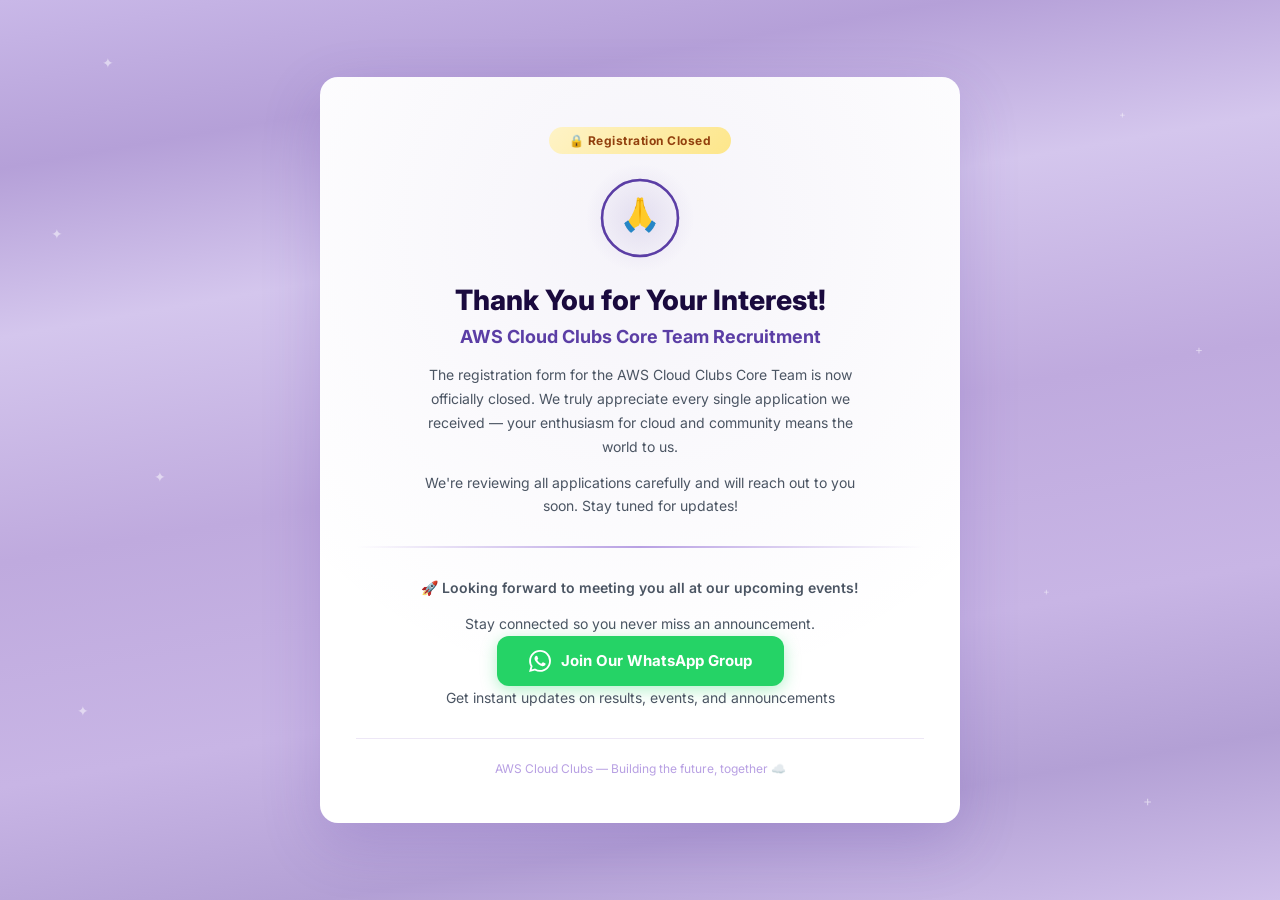
==== thankyou.html @ 4a811657 "Deploying to gh-pages from @ areeb-x3/LNCT-AWS-Core-Team-Recruitment-Form@da6125fafab5881c72f5079d5d" ====
<!doctype html>
<html lang="en">
  <head>
    <meta charset="UTF-8" />
    <meta name="viewport" content="width=device-width, initial-scale=1.0" />
    <title>AWS Cloud Clubs - Registration Closed</title>
    <link rel="preconnect" href="https://fonts.googleapis.com" />
    <link rel="preconnect" href="https://fonts.gstatic.com" crossorigin />
    <link
      href="https://fonts.googleapis.com/css2?family=Inter:wght@400;500;600;700;800;900&display=swap"
      rel="stylesheet"
    />
    <style>
      *,
      *::before,
      *::after {
        margin: 0;
        padding: 0;
        box-sizing: border-box;
      }

      :root {
        --purple-900: #1a0a3e;
        --purple-800: #2d1b69;
        --purple-700: #3d2a6e;
        --purple-600: #5b3ea5;
        --purple-500: #7c5cbf;
        --purple-400: #9b7dd4;
        --purple-300: #b8a0e3;
        --purple-200: #d6cce8;
        --purple-100: #ede7f6;
        --purple-50: #f5f2fa;
        --white: #ffffff;
        --gray-600: #4b5563;
        --radius: 18px;
        --shadow-xl: 0 20px 60px rgba(91, 62, 165, 0.2);
        --transition: 0.3s cubic-bezier(0.4, 0, 0.2, 1);
      }

      html {
        scroll-behavior: smooth;
      }

      body {
        font-family:
          "Inter",
          -apple-system,
          BlinkMacSystemFont,
          "Segoe UI",
          sans-serif;
        background: linear-gradient(
          170deg,
          #c9b8e8 0%,
          #b5a0d8 15%,
          #d4c6ed 30%,
          #bfaade 50%,
          #c8b5e5 70%,
          #b3a0d5 85%,
          #d0c0ea 100%
        );
        background-attachment: fixed;
        min-height: 100vh;
        display: flex;
        justify-content: center;
        align-items: center;
        padding: 40px 16px;
        position: relative;
        overflow-x: hidden;
      }

      /* ===== BACKGROUND CLOUDS ===== */
      .bg-layer {
        position: fixed;
        inset: 0;
        pointer-events: none;
        overflow: hidden;
        z-index: 0;
      }
      .cloud-realistic svg {
        display: block;
        width: 100%;
        height: auto;
      }
      .cloud-realistic {
        position: absolute;
        animation: driftCloud linear infinite;
      }
      .cr-1 {
        width: 320px;
        top: 4%;
        left: -320px;
        animation-duration: 80s;
        opacity: 0.35;
        filter: blur(3px);
      }
      .cr-2 {
        width: 400px;
        top: 30%;
        left: -400px;
        animation-duration: 100s;
        animation-delay: 20s;
        opacity: 0.25;
        filter: blur(4px);
      }
      .cr-3 {
        width: 350px;
        top: 65%;
        left: -350px;
        animation-duration: 90s;
        animation-delay: 40s;
        opacity: 0.3;
        filter: blur(3.5px);
      }
      .cr-4 {
        width: 220px;
        top: 10%;
        left: -220px;
        animation-duration: 55s;
        animation-delay: 5s;
        opacity: 0.45;
        filter: blur(2px);
      }
      .cr-5 {
        width: 260px;
        top: 45%;
        left: -260px;
        animation-duration: 65s;
        animation-delay: 15s;
        opacity: 0.4;
        filter: blur(2.5px);
      }
      .cr-6 {
        width: 160px;
        top: 78%;
        left: -160px;
        animation-duration: 35s;
        animation-delay: 2s;
        opacity: 0.55;
        filter: blur(1px);
      }

      @keyframes driftCloud {
        0% {
          transform: translateX(0) translateY(0);
        }
        25% {
          transform: translateX(calc(25vw + 50px)) translateY(-10px);
        }
        50% {
          transform: translateX(calc(50vw + 100px)) translateY(5px);
        }
        75% {
          transform: translateX(calc(75vw + 150px)) translateY(-7px);
        }
        100% {
          transform: translateX(calc(100vw + 400px)) translateY(0);
        }
      }

      /* ===== SPARKLES ===== */
      .sparkles {
        position: fixed;
        inset: 0;
        pointer-events: none;
        z-index: 0;
      }
      .sparkle {
        position: absolute;
        color: rgba(255, 255, 255, 0.5);
        font-size: 14px;
        animation: twinkle ease-in-out infinite;
      }
      .s1 {
        top: 6%;
        left: 8%;
        animation-duration: 4s;
      }
      .s2 {
        top: 12%;
        right: 12%;
        animation-duration: 3.5s;
        animation-delay: 0.5s;
        font-size: 10px;
      }
      .s3 {
        top: 25%;
        left: 4%;
        animation-duration: 4.5s;
        animation-delay: 1s;
      }
      .s4 {
        top: 38%;
        right: 6%;
        animation-duration: 3s;
        animation-delay: 1.5s;
        font-size: 12px;
      }
      .s5 {
        top: 52%;
        left: 12%;
        animation-duration: 5s;
        animation-delay: 2s;
      }
      .s6 {
        top: 65%;
        right: 18%;
        animation-duration: 3.8s;
        animation-delay: 0.3s;
        font-size: 10px;
      }
      .s7 {
        top: 78%;
        left: 6%;
        animation-duration: 4.2s;
        animation-delay: 1.8s;
      }
      .s8 {
        top: 88%;
        right: 10%;
        animation-duration: 3.2s;
        animation-delay: 0.8s;
      }

      @keyframes twinkle {
        0%,
        100% {
          opacity: 0.15;
          transform: scale(0.7) rotate(0deg);
        }
        50% {
          opacity: 0.9;
          transform: scale(1.2) rotate(180deg);
        }
      }
    </style>
  </head>
</html>
    <style>
      /* ===== CARD ===== */
      .container {
        width: 100%;
        max-width: 640px;
        position: relative;
        z-index: 1;
      }

      .card {
        background: var(--white);
        border-radius: var(--radius);
        padding: 50px 36px 44px;
        box-shadow: var(--shadow-xl);
        text-align: center;
        position: relative;
        overflow: hidden;
        animation: fadeUp 0.6s cubic-bezier(0.4, 0, 0.2, 1) both;
      }

      .card::before {
        content: "";
        position: absolute;
        inset: 0;
        background: radial-gradient(circle at 50% 20%, rgba(91,62,165,0.06) 0%, transparent 70%);
        pointer-events: none;
      }

      @keyframes fadeUp {
        from { opacity: 0; transform: translateY(24px); }
        to { opacity: 1; transform: translateY(0); }
      }

      /* ===== CLOSED BADGE ===== */
      .closed-badge {
        display: inline-block;
        background: linear-gradient(135deg, #fef3c7, #fde68a);
        color: #92400e;
        font-size: 12px;
        font-weight: 700;
        padding: 6px 20px;
        border-radius: 20px;
        margin-bottom: 24px;
        letter-spacing: 0.5px;
        animation: fadeUp 0.6s ease-out 0.2s both;
      }

      /* ===== LOCK ICON ===== */
      .lock-icon {
        width: 80px;
        height: 80px;
        margin: 0 auto 24px;
        position: relative;
        animation: popIn 0.6s cubic-bezier(0.175, 0.885, 0.32, 1.275) 0.3s both;
      }

      .lock-icon::before {
        content: "";
        position: absolute;
        inset: -15px;
        border-radius: 50%;
        background: radial-gradient(circle, rgba(91,62,165,0.12) 0%, transparent 70%);
        animation: pulseRing 2.5s ease-out infinite;
      }

      .lock-icon svg {
        width: 100%;
        height: 100%;
        position: relative;
        z-index: 1;
      }

      @keyframes popIn {
        from { transform: scale(0); opacity: 0; }
        to { transform: scale(1); opacity: 1; }
      }

      @keyframes pulseRing {
        0% { transform: scale(0.8); opacity: 1; }
        100% { transform: scale(2); opacity: 0; }
      }

      /* ===== TEXT ===== */
      .card h1 {
        font-size: 28px;
        font-weight: 800;
        color: var(--purple-900);
        margin-bottom: 8px;
        line-height: 1.3;
        animation: slideUp 0.6s ease-out 0.5s both;
      }

      .card h2 {
        font-size: 18px;
        font-weight: 700;
        color: var(--purple-600);
        margin-bottom: 16px;
        animation: slideUp 0.6s ease-out 0.6s both;
      }

      .card p {
        font-size: 14px;
        color: var(--gray-600);
        line-height: 1.7;
        max-width: 460px;
        margin: 0 auto;
        animation: slideUp 0.6s ease-out 0.7s both;
      }

      .card p + p {
        margin-top: 12px;
      }

      @keyframes slideUp {
        from { opacity: 0; transform: translateY(15px); }
        to { opacity: 1; transform: translateY(0); }
      }

      /* ===== DIVIDER ===== */
      .divider {
        height: 2px;
        background: linear-gradient(90deg, transparent, var(--purple-300), transparent);
        margin: 28px 0;
        border-radius: 2px;
        animation: slideUp 0.6s ease-out 0.8s both;
      }

      /* ===== EVENTS SECTION ===== */
      .events-text {
        font-size: 15px;
        font-weight: 600;
        color: var(--purple-800);
        margin-bottom: 6px;
        animation: slideUp 0.6s ease-out 0.9s both;
      }

      .events-sub {
        font-size: 13px;
        color: var(--gray-600);
        margin-bottom: 24px;
        animation: slideUp 0.6s ease-out 1s both;
      }

      /* ===== WHATSAPP BUTTON ===== */
      .whatsapp-btn {
        display: inline-flex;
        align-items: center;
        gap: 10px;
        padding: 14px 32px;
        background: #25d366;
        color: #fff;
        font-size: 15px;
        font-weight: 700;
        font-family: inherit;
        border: none;
        border-radius: 12px;
        text-decoration: none;
        cursor: pointer;
        transition: all var(--transition);
        box-shadow: 0 4px 16px rgba(37, 211, 102, 0.35);
        animation: slideUp 0.6s ease-out 1.1s both;
      }

      .whatsapp-btn:hover {
        background: #1ebe57;
        transform: translateY(-2px);
        box-shadow: 0 8px 30px rgba(37, 211, 102, 0.45);
      }

      .whatsapp-btn svg {
        width: 22px;
        height: 22px;
        fill: #fff;
      }

      .whatsapp-hint {
        font-size: 12px;
        color: var(--purple-400);
        margin-top: 12px;
        animation: slideUp 0.6s ease-out 1.2s both;
      }

      /* ===== FOOTER ===== */
      .footer {
        margin-top: 28px;
        padding-top: 20px;
        border-top: 1px solid var(--purple-100);
        animation: slideUp 0.6s ease-out 1.3s both;
      }

      .footer p {
        font-size: 12px;
        color: var(--purple-300);
      }

      /* ===== RESPONSIVE ===== */
      @media (max-width: 480px) {
        body { padding: 20px 12px; }
        .card { padding: 40px 20px 36px; }
        .card h1 { font-size: 22px; }
        .card h2 { font-size: 16px; }
        .whatsapp-btn { padding: 12px 24px; font-size: 14px; }
      }
    </style>
  </head>
  <body>
    <!-- Background clouds -->
    <div class="bg-layer">
      <div class="cloud-realistic cr-1"><svg viewBox="0 0 480 150"><path d="M60 130c-22 0-40-12-44-28-18-4-30-18-26-36 2-14 14-25 28-27 8-22 30-38 55-38 18 0 34 9 44 22 10-7 24-11 38-9 22 4 38 22 40 44 14 4 24 16 24 30 0 18-14 33-32 35h-1c-4 6-11 9-18 9H60z" fill="white"/></svg></div>
      <div class="cloud-realistic cr-2"><svg viewBox="0 0 480 150"><path d="M60 130c-22 0-40-12-44-28-18-4-30-18-26-36 2-14 14-25 28-27 8-22 30-38 55-38 18 0 34 9 44 22 10-7 24-11 38-9 22 4 38 22 40 44 14 4 24 16 24 30 0 18-14 33-32 35h-1c-4 6-11 9-18 9H60z" fill="white"/></svg></div>
      <div class="cloud-realistic cr-3"><svg viewBox="0 0 480 150"><path d="M60 130c-22 0-40-12-44-28-18-4-30-18-26-36 2-14 14-25 28-27 8-22 30-38 55-38 18 0 34 9 44 22 10-7 24-11 38-9 22 4 38 22 40 44 14 4 24 16 24 30 0 18-14 33-32 35h-1c-4 6-11 9-18 9H60z" fill="white"/></svg></div>
      <div class="cloud-realistic cr-4"><svg viewBox="0 0 480 150"><path d="M60 130c-22 0-40-12-44-28-18-4-30-18-26-36 2-14 14-25 28-27 8-22 30-38 55-38 18 0 34 9 44 22 10-7 24-11 38-9 22 4 38 22 40 44 14 4 24 16 24 30 0 18-14 33-32 35h-1c-4 6-11 9-18 9H60z" fill="white"/></svg></div>
      <div class="cloud-realistic cr-5"><svg viewBox="0 0 480 150"><path d="M60 130c-22 0-40-12-44-28-18-4-30-18-26-36 2-14 14-25 28-27 8-22 30-38 55-38 18 0 34 9 44 22 10-7 24-11 38-9 22 4 38 22 40 44 14 4 24 16 24 30 0 18-14 33-32 35h-1c-4 6-11 9-18 9H60z" fill="white"/></svg></div>
      <div class="cloud-realistic cr-6"><svg viewBox="0 0 480 150"><path d="M60 130c-22 0-40-12-44-28-18-4-30-18-26-36 2-14 14-25 28-27 8-22 30-38 55-38 18 0 34 9 44 22 10-7 24-11 38-9 22 4 38 22 40 44 14 4 24 16 24 30 0 18-14 33-32 35h-1c-4 6-11 9-18 9H60z" fill="white"/></svg></div>
    </div>

    <!-- Sparkles -->
    <div class="sparkles">
      <div class="sparkle s1">✦</div>
      <div class="sparkle s2">+</div>
      <div class="sparkle s3">✦</div>
      <div class="sparkle s4">+</div>
      <div class="sparkle s5">✦</div>
      <div class="sparkle s6">+</div>
      <div class="sparkle s7">✦</div>
      <div class="sparkle s8">+</div>
    </div>

    <!-- Main Card -->
    <div class="container">
      <div class="card">
        <div class="closed-badge">🔒 Registration Closed</div>

        <div class="lock-icon">
          <svg viewBox="0 0 80 80">
            <circle cx="40" cy="40" r="38" fill="none" stroke="#5b3ea5" stroke-width="2.5" opacity="0.3"/>
            <circle cx="40" cy="40" r="38" fill="none" stroke="#5b3ea5" stroke-width="2.5"
              stroke-dasharray="240" stroke-dashoffset="240"
              style="animation: drawCircle 1s ease-out 0.5s forwards"/>
            <text x="40" y="48" text-anchor="middle" font-size="32" fill="#5b3ea5">🙏</text>
          </svg>
        </div>

        <h1>Thank You for Your Interest!</h1>
        <h2>AWS Cloud Clubs Core Team Recruitment</h2>

        <p>
          The registration form for the AWS Cloud Clubs Core Team is now officially closed.
          We truly appreciate every single application we received — your enthusiasm for cloud
          and community means the world to us.
        </p>
        <p>
          We're reviewing all applications carefully and will reach out to you soon.
          Stay tuned for updates!
        </p>

        <div class="divider"></div>

        <p class="events-text">🚀 Looking forward to meeting you all at our upcoming events!</p>
        <p class="events-sub">Stay connected so you never miss an announcement.</p>

        <a href="YOUR_WHATSAPP_GROUP_URL" target="_blank" rel="noopener noreferrer" class="whatsapp-btn">
          <svg viewBox="0 0 24 24"><path d="M17.472 14.382c-.297-.149-1.758-.867-2.03-.967-.273-.099-.471-.148-.67.15-.197.297-.767.966-.94 1.164-.173.199-.347.223-.644.075-.297-.15-1.255-.463-2.39-1.475-.883-.788-1.48-1.761-1.653-2.059-.173-.297-.018-.458.13-.606.134-.133.298-.347.446-.52.149-.174.198-.298.298-.497.099-.198.05-.371-.025-.52-.075-.149-.669-1.612-.916-2.207-.242-.579-.487-.5-.669-.51-.173-.008-.371-.01-.57-.01-.198 0-.52.074-.792.372-.272.297-1.04 1.016-1.04 2.479 0 1.462 1.065 2.875 1.213 3.074.149.198 2.096 3.2 5.077 4.487.709.306 1.262.489 1.694.625.712.227 1.36.195 1.871.118.571-.085 1.758-.719 2.006-1.413.248-.694.248-1.289.173-1.413-.074-.124-.272-.198-.57-.347m-5.421 7.403h-.004a9.87 9.87 0 01-5.031-1.378l-.361-.214-3.741.982.998-3.648-.235-.374a9.86 9.86 0 01-1.51-5.26c.001-5.45 4.436-9.884 9.888-9.884 2.64 0 5.122 1.03 6.988 2.898a9.825 9.825 0 012.893 6.994c-.003 5.45-4.437 9.884-9.885 9.884m8.413-18.297A11.815 11.815 0 0012.05 0C5.495 0 .16 5.335.157 11.892c0 2.096.547 4.142 1.588 5.945L.057 24l6.305-1.654a11.882 11.882 0 005.683 1.448h.005c6.554 0 11.89-5.335 11.893-11.893a11.821 11.821 0 00-3.48-8.413z"/></svg>
          Join Our WhatsApp Group
        </a>
        <p class="whatsapp-hint">Get instant updates on results, events, and announcements</p>

        <div class="footer">
          <p>AWS Cloud Clubs — Building the future, together ☁️</p>
        </div>
      </div>
    </div>

    <style>
      @keyframes drawCircle { to { stroke-dashoffset: 0; } }
    </style>
  </body>
</html>
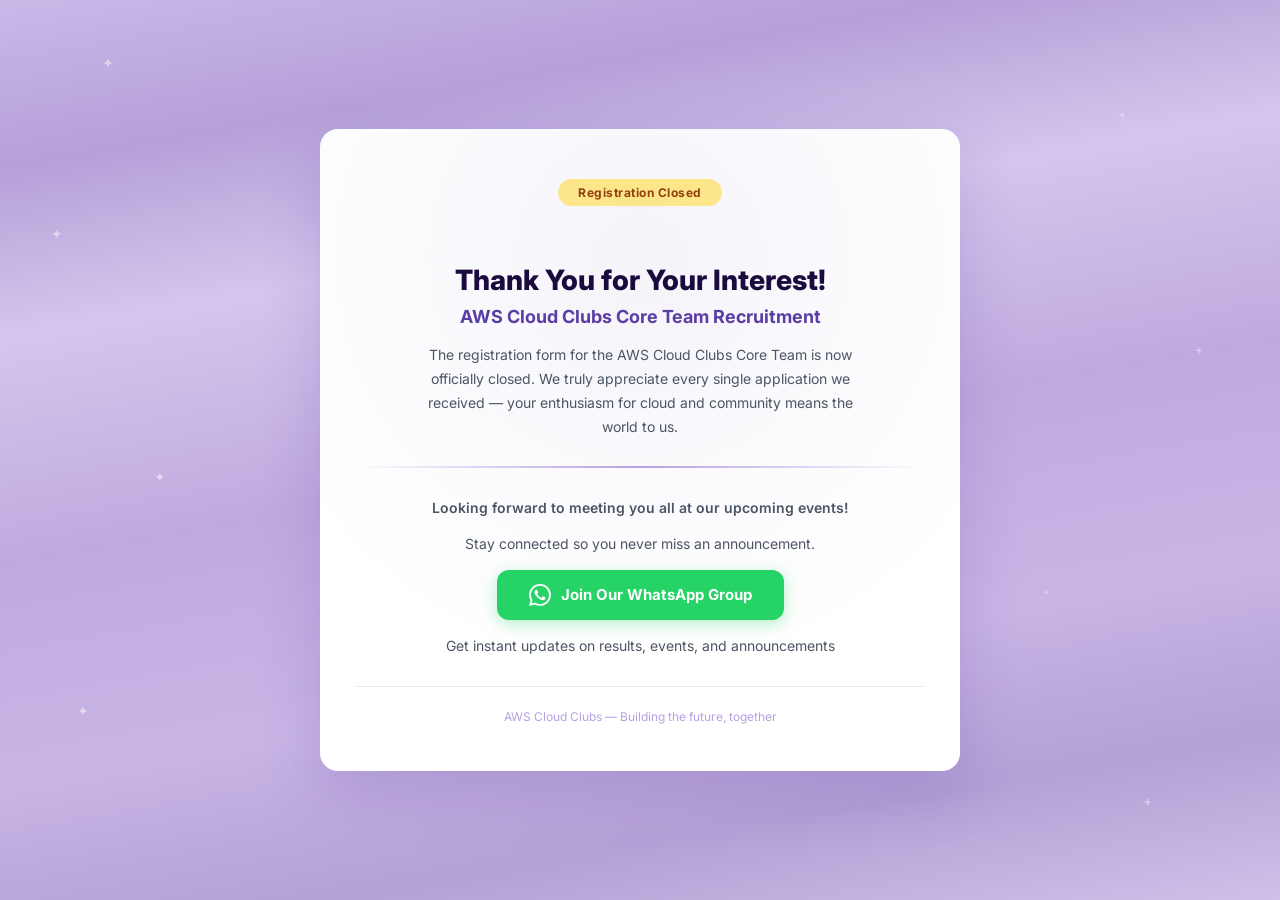
==== commit 43f4ad86: "Closed the registration form" ====
--- a/thankyou.html
+++ b/thankyou.html
@@ -271,13 +271,13 @@
       /* ===== CLOSED BADGE ===== */
       .closed-badge {
         display: inline-block;
-        background: linear-gradient(135deg, #fef3c7, #fde68a);
+        background: #fde68a;
         color: #92400e;
         font-size: 12px;
         font-weight: 700;
         padding: 6px 20px;
         border-radius: 20px;
-        margin-bottom: 24px;
+        margin-bottom: 56px;
         letter-spacing: 0.5px;
         animation: fadeUp 0.6s ease-out 0.2s both;
       }
@@ -383,6 +383,7 @@
         display: inline-flex;
         align-items: center;
         gap: 10px;
+        margin: 14px 0px;
         padding: 14px 32px;
         background: #25d366;
         color: #fff;
@@ -466,17 +467,7 @@
     <!-- Main Card -->
     <div class="container">
       <div class="card">
-        <div class="closed-badge">🔒 Registration Closed</div>
-
-        <div class="lock-icon">
-          <svg viewBox="0 0 80 80">
-            <circle cx="40" cy="40" r="38" fill="none" stroke="#5b3ea5" stroke-width="2.5" opacity="0.3"/>
-            <circle cx="40" cy="40" r="38" fill="none" stroke="#5b3ea5" stroke-width="2.5"
-              stroke-dasharray="240" stroke-dashoffset="240"
-              style="animation: drawCircle 1s ease-out 0.5s forwards"/>
-            <text x="40" y="48" text-anchor="middle" font-size="32" fill="#5b3ea5">🙏</text>
-          </svg>
-        </div>
+        <div class="closed-badge">Registration Closed</div>
 
         <h1>Thank You for Your Interest!</h1>
         <h2>AWS Cloud Clubs Core Team Recruitment</h2>
@@ -486,24 +477,24 @@
           We truly appreciate every single application we received — your enthusiasm for cloud
           and community means the world to us.
         </p>
-        <p>
+        <!-- <p>
           We're reviewing all applications carefully and will reach out to you soon.
           Stay tuned for updates!
-        </p>
+        </p> -->
 
         <div class="divider"></div>
 
-        <p class="events-text">🚀 Looking forward to meeting you all at our upcoming events!</p>
+        <p class="events-text">Looking forward to meeting you all at our upcoming events!</p>
         <p class="events-sub">Stay connected so you never miss an announcement.</p>
 
-        <a href="YOUR_WHATSAPP_GROUP_URL" target="_blank" rel="noopener noreferrer" class="whatsapp-btn">
+        <a href="PUT_WHATSAPP_GROUP_URL_HERE" target="_blank" rel="noopener noreferrer" class="whatsapp-btn">
           <svg viewBox="0 0 24 24"><path d="M17.472 14.382c-.297-.149-1.758-.867-2.03-.967-.273-.099-.471-.148-.67.15-.197.297-.767.966-.94 1.164-.173.199-.347.223-.644.075-.297-.15-1.255-.463-2.39-1.475-.883-.788-1.48-1.761-1.653-2.059-.173-.297-.018-.458.13-.606.134-.133.298-.347.446-.52.149-.174.198-.298.298-.497.099-.198.05-.371-.025-.52-.075-.149-.669-1.612-.916-2.207-.242-.579-.487-.5-.669-.51-.173-.008-.371-.01-.57-.01-.198 0-.52.074-.792.372-.272.297-1.04 1.016-1.04 2.479 0 1.462 1.065 2.875 1.213 3.074.149.198 2.096 3.2 5.077 4.487.709.306 1.262.489 1.694.625.712.227 1.36.195 1.871.118.571-.085 1.758-.719 2.006-1.413.248-.694.248-1.289.173-1.413-.074-.124-.272-.198-.57-.347m-5.421 7.403h-.004a9.87 9.87 0 01-5.031-1.378l-.361-.214-3.741.982.998-3.648-.235-.374a9.86 9.86 0 01-1.51-5.26c.001-5.45 4.436-9.884 9.888-9.884 2.64 0 5.122 1.03 6.988 2.898a9.825 9.825 0 012.893 6.994c-.003 5.45-4.437 9.884-9.885 9.884m8.413-18.297A11.815 11.815 0 0012.05 0C5.495 0 .16 5.335.157 11.892c0 2.096.547 4.142 1.588 5.945L.057 24l6.305-1.654a11.882 11.882 0 005.683 1.448h.005c6.554 0 11.89-5.335 11.893-11.893a11.821 11.821 0 00-3.48-8.413z"/></svg>
           Join Our WhatsApp Group
         </a>
         <p class="whatsapp-hint">Get instant updates on results, events, and announcements</p>
 
         <div class="footer">
-          <p>AWS Cloud Clubs — Building the future, together ☁️</p>
+          <p>AWS Cloud Clubs — Building the future, together </p>
         </div>
       </div>
     </div>
